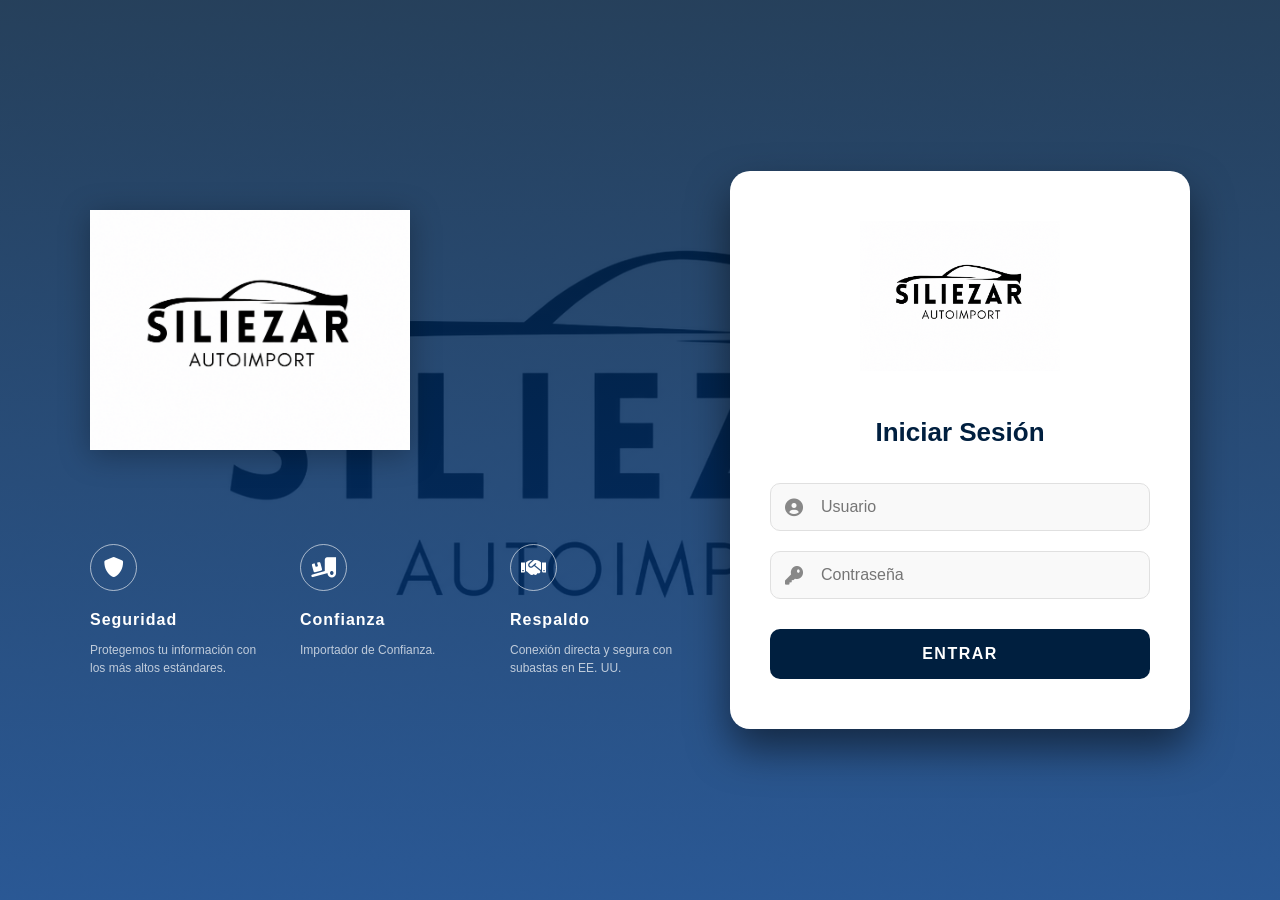
==== login.html @ 9f619083 "Add files via upload" ====
<!DOCTYPE html>
<html lang="es">
<head>
    <meta charset="UTF-8">
    <meta name="viewport" content="width=device-width, initial-scale=1.0">
    <title>Acceso | Pablo Siliezar</title>
    <link rel="stylesheet" href="https://cdnjs.cloudflare.com/ajax/libs/font-awesome/6.0.0/css/all.min.css">
    <style>
        :root {
            --primary: #053b82;
            --secondary: #001f3f;
            --accent: #27ae60; 
        }

        body, html {
            margin: 0;
            padding: 0;
            height: 100%;
            font-family: 'Segoe UI', Tahoma, Geneva, Verdana, sans-serif;
            overflow: hidden;
        }

        body {
            background: linear-gradient(rgba(0, 31, 63, 0.85), rgba(5, 59, 130, 0.85)), 
                        url('imagenes/fondo.png'); 
            background-size: cover;
            background-position: center;
            display: flex;
            justify-content: center;
            align-items: center;
        }

        /* --- Pantalla de Bienvenida Animada --- */
        #loader {
            display: none;
            text-align: center;
            color: white;
            z-index: 100;
            animation: fadeIn 0.6s ease-in-out;
        }

        .welcome-logo {
            width: 300px;
            margin-bottom: 30px;
            filter: drop-shadow(0 5px 15px rgba(0,0,0,0.3));
            animation: pulse 2s infinite;
        }

        .spinner {
            width: 50px;
            height: 50px;
            border: 5px solid rgba(255,255,255,0.1);
            border-top: 5px solid var(--accent);
            border-radius: 50%;
            animation: spin 1s linear infinite;
            margin: 0 auto 20px;
        }

        @keyframes spin { to { transform: rotate(360deg); } }
        @keyframes fadeIn { from { opacity: 0; } to { opacity: 1; } }
        @keyframes pulse {
            0% { transform: scale(1); }
            50% { transform: scale(1.05); }
            100% { transform: scale(1); }
        }

        /* --- Estructura Principal --- */
        .main-wrapper {
            width: 90%;
            max-width: 1100px;
            display: flex;
            align-items: center;
            justify-content: space-around;
            transition: opacity 0.5s ease, transform 0.5s ease;
        }

        .info-section {
            flex: 1;
            color: white;
            padding-right: 40px;
        }

        .info-section .big-logo {
            width: 320px;
            margin-bottom: 30px;
            filter: drop-shadow(0 5px 15px rgba(0,0,0,0.3));
        }

        .features {
            display: flex;
            gap: 30px;
            margin-top: 60px;
        }

        .feature-item { flex: 1; }
        .feature-item i {
            font-size: 20px;
            margin-bottom: 15px;
            display: inline-block;
            border: 1px solid rgba(255,255,255,0.6);
            width: 45px; height: 45px;
            line-height: 45px; text-align: center;
            border-radius: 50%;
        }

        .feature-item h4 { margin: 5px 0; font-size: 16px; letter-spacing: 1px; }
        .feature-item p { font-size: 12px; opacity: 0.7; line-height: 1.5; }

        .login-card {
            background: white;
            padding: 50px 40px;
            border-radius: 20px;
            box-shadow: 0 20px 40px rgba(0,0,0,0.5);
            width: 100%;
            max-width: 380px;
            text-align: center;
        }

        .login-card img { width: 200px; margin-bottom: 20px; }
        .login-card h2 { color: var(--secondary); font-size: 26px; margin-bottom: 35px; font-weight: 600; }

        .input-group { position: relative; margin-bottom: 20px; }
        .input-group i {
            position: absolute; left: 15px; top: 50%;
            transform: translateY(-50%); color: #888; font-size: 18px;
        }

        input {
            width: 100%;
            padding: 14px 15px 14px 50px;
            border: 1px solid #e0e0e0;
            border-radius: 10px;
            box-sizing: border-box;
            font-size: 16px;
            background: #f9f9f9;
            transition: all 0.3s;
        }

        input:focus { 
            border-color: var(--primary); 
            background: white;
            box-shadow: 0 0 8px rgba(5, 59, 130, 0.1);
            outline: none; 
        }

        button {
            width: 100%;
            padding: 16px;
            background: var(--secondary);
            color: white;
            border: none;
            border-radius: 10px;
            font-size: 16px;
            font-weight: bold;
            cursor: pointer;
            margin-top: 10px;
            transition: 0.3s;
            text-transform: uppercase;
            letter-spacing: 1.5px;
        }

        button:hover { 
            background: var(--primary); 
            transform: translateY(-2px);
            box-shadow: 0 5px 15px rgba(0,0,0,0.2);
        }

        @media (max-width: 900px) {
            .info-section { display: none; }
            .main-wrapper { justify-content: center; }
        }
    </style>
</head>
<body>

    <!-- Pantalla de Bienvenida (Se activa al validar) -->
    <div id="loader">
        <img src="imagenes/logo.png" alt="Pablo Siliezar" class="welcome-logo">
        <div class="spinner"></div>
        <p style="font-size: 18px; letter-spacing: 1px; opacity: 0.8;">Iniciando sistema...</p>
        <h2 style="color: var(--accent); margin-top: 10px; font-size: 28px;">¡Bienvenido, Pablo Siliezar</h2>
    </div>

    <!-- Sección de Login -->
    <div id="login-section" class="main-wrapper">
        <div class="info-section">
            <img src="imagenes/logo.png" alt="Pablo" class="big-logo">
            <div class="features">
                <div class="feature-item">
                    <i class="fas fa-shield-alt"></i>
                    <h4>Seguridad</h4>
                    <p>Protegemos tu información con los más altos estándares.</p>
                </div>
                <div class="feature-item">
                    <i class="fas fa-truck-loading"></i>
                    <h4>Confianza</h4>
                    <p>Importador de Confianza.</p>
                </div>
                <div class="feature-item">
                    <i class="fas fa-handshake"></i>
                    <h4>Respaldo</h4>
                    <p>Conexión directa y segura con subastas en EE. UU.</p>
                </div>
            </div>
        </div>

        <div class="login-card">
            <img src="imagenes/logo.png" alt="Pablo">
            <h2>Iniciar Sesión</h2>
            <div class="input-group">
                <i class="fas fa-user-circle"></i>
                <input type="text" id="userInput" placeholder="Usuario">
            </div>
            <div class="input-group">
                <i class="fas fa-key"></i>
                <input type="password" id="passInput" placeholder="Contraseña">
            </div>
            <button onclick="validarEntrada()">Entrar</button>
        </div>
    </div>

    <script>
        function validarEntrada() {
            const u = document.getElementById("userInput").value.trim();
            const p = document.getElementById("passInput").value.trim();

            if (u === "admin" && p === "admin") {
                const loginSection = document.getElementById("login-section");
                const loader = document.getElementById("loader");

                // Animación de salida del formulario
                loginSection.style.opacity = "0";
                loginSection.style.transform = "translateY(-20px)";
                
                setTimeout(() => {
                    loginSection.style.display = "none";
                    loader.style.display = "block";
                }, 500);

                sessionStorage.setItem("login", "true");
                
                
                setTimeout(() => {
                    window.location.href = "index.html";
                }, 3000); 
            } else {
                alert("Acceso denegado. Por favor verifique sus credenciales.");
            }
        }

        window.onload = function() {
            if (sessionStorage.getItem("login") === "true") {
                window.location.href = "index.html";
            }
        }
    </script>
</body>
</html>
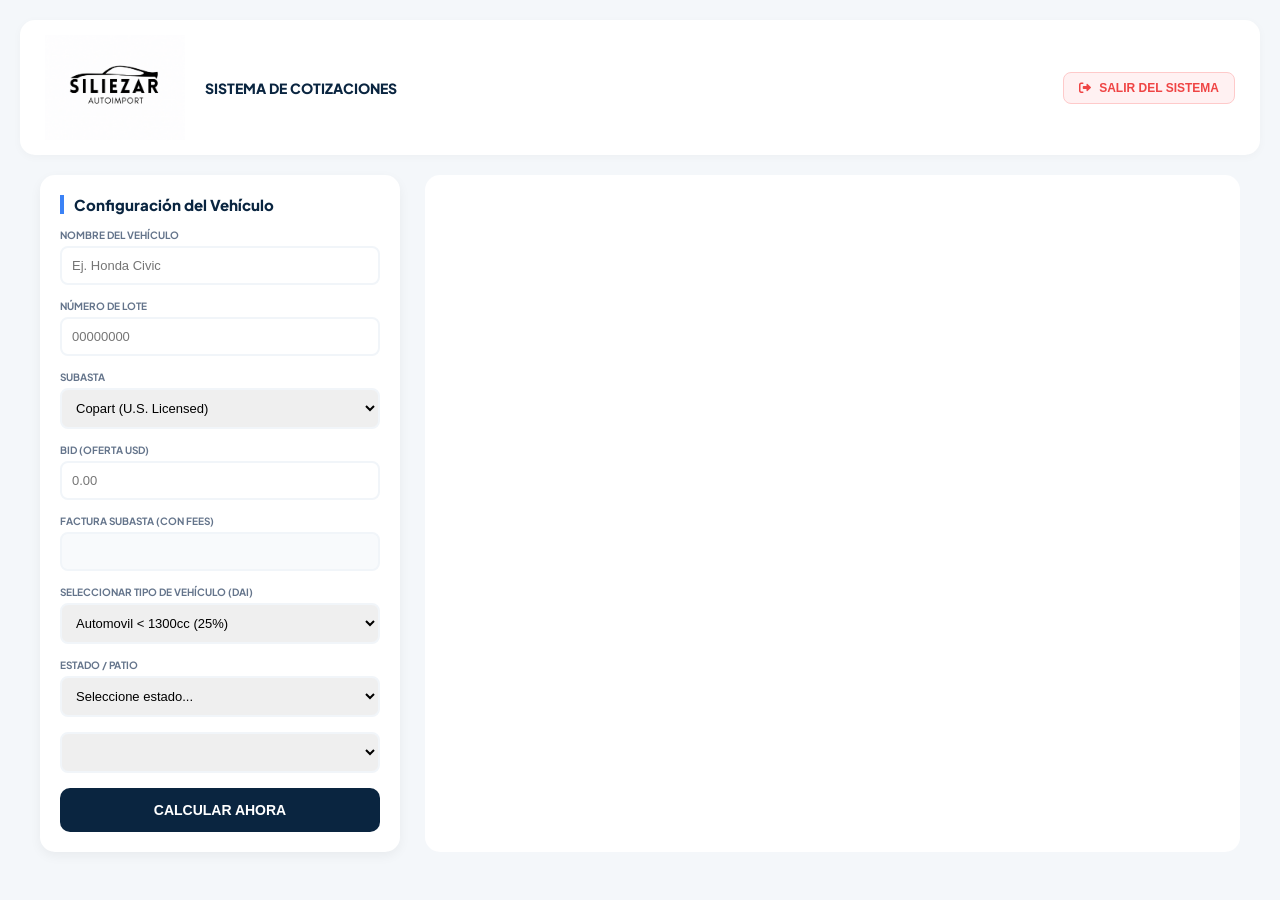
==== commit 65f26811: "Update login.html" ====
--- a/login.html
+++ b/login.html
@@ -1,258 +1,326 @@
-<!DOCTYPE html>
-<html lang="es">
-<head>
-    <meta charset="UTF-8">
-    <meta name="viewport" content="width=device-width, initial-scale=1.0">
-    <title>Acceso | Pablo Siliezar</title>
-    <link rel="stylesheet" href="https://cdnjs.cloudflare.com/ajax/libs/font-awesome/6.0.0/css/all.min.css">
-    <style>
-        :root {
-            --primary: #053b82;
-            --secondary: #001f3f;
-            --accent: #27ae60; 
-        }
-
-        body, html {
-            margin: 0;
-            padding: 0;
-            height: 100%;
-            font-family: 'Segoe UI', Tahoma, Geneva, Verdana, sans-serif;
-            overflow: hidden;
-        }
-
-        body {
-            background: linear-gradient(rgba(0, 31, 63, 0.85), rgba(5, 59, 130, 0.85)), 
-                        url('imagenes/fondo.png'); 
-            background-size: cover;
-            background-position: center;
-            display: flex;
-            justify-content: center;
-            align-items: center;
-        }
-
-        /* --- Pantalla de Bienvenida Animada --- */
-        #loader {
-            display: none;
-            text-align: center;
-            color: white;
-            z-index: 100;
-            animation: fadeIn 0.6s ease-in-out;
-        }
-
-        .welcome-logo {
-            width: 300px;
-            margin-bottom: 30px;
-            filter: drop-shadow(0 5px 15px rgba(0,0,0,0.3));
-            animation: pulse 2s infinite;
-        }
-
-        .spinner {
-            width: 50px;
-            height: 50px;
-            border: 5px solid rgba(255,255,255,0.1);
-            border-top: 5px solid var(--accent);
-            border-radius: 50%;
-            animation: spin 1s linear infinite;
-            margin: 0 auto 20px;
-        }
-
-        @keyframes spin { to { transform: rotate(360deg); } }
-        @keyframes fadeIn { from { opacity: 0; } to { opacity: 1; } }
-        @keyframes pulse {
-            0% { transform: scale(1); }
-            50% { transform: scale(1.05); }
-            100% { transform: scale(1); }
-        }
-
-        /* --- Estructura Principal --- */
-        .main-wrapper {
-            width: 90%;
-            max-width: 1100px;
-            display: flex;
-            align-items: center;
-            justify-content: space-around;
-            transition: opacity 0.5s ease, transform 0.5s ease;
-        }
-
-        .info-section {
-            flex: 1;
-            color: white;
-            padding-right: 40px;
-        }
-
-        .info-section .big-logo {
-            width: 320px;
-            margin-bottom: 30px;
-            filter: drop-shadow(0 5px 15px rgba(0,0,0,0.3));
-        }
-
-        .features {
-            display: flex;
-            gap: 30px;
-            margin-top: 60px;
-        }
-
-        .feature-item { flex: 1; }
-        .feature-item i {
-            font-size: 20px;
-            margin-bottom: 15px;
-            display: inline-block;
-            border: 1px solid rgba(255,255,255,0.6);
-            width: 45px; height: 45px;
-            line-height: 45px; text-align: center;
-            border-radius: 50%;
-        }
-
-        .feature-item h4 { margin: 5px 0; font-size: 16px; letter-spacing: 1px; }
-        .feature-item p { font-size: 12px; opacity: 0.7; line-height: 1.5; }
-
-        .login-card {
-            background: white;
-            padding: 50px 40px;
-            border-radius: 20px;
-            box-shadow: 0 20px 40px rgba(0,0,0,0.5);
-            width: 100%;
-            max-width: 380px;
-            text-align: center;
-        }
-
-        .login-card img { width: 200px; margin-bottom: 20px; }
-        .login-card h2 { color: var(--secondary); font-size: 26px; margin-bottom: 35px; font-weight: 600; }
-
-        .input-group { position: relative; margin-bottom: 20px; }
-        .input-group i {
-            position: absolute; left: 15px; top: 50%;
-            transform: translateY(-50%); color: #888; font-size: 18px;
-        }
-
-        input {
-            width: 100%;
-            padding: 14px 15px 14px 50px;
-            border: 1px solid #e0e0e0;
-            border-radius: 10px;
-            box-sizing: border-box;
-            font-size: 16px;
-            background: #f9f9f9;
-            transition: all 0.3s;
-        }
-
-        input:focus { 
-            border-color: var(--primary); 
-            background: white;
-            box-shadow: 0 0 8px rgba(5, 59, 130, 0.1);
-            outline: none; 
-        }
-
-        button {
-            width: 100%;
-            padding: 16px;
-            background: var(--secondary);
-            color: white;
-            border: none;
-            border-radius: 10px;
-            font-size: 16px;
-            font-weight: bold;
-            cursor: pointer;
-            margin-top: 10px;
-            transition: 0.3s;
-            text-transform: uppercase;
-            letter-spacing: 1.5px;
-        }
-
-        button:hover { 
-            background: var(--primary); 
-            transform: translateY(-2px);
-            box-shadow: 0 5px 15px rgba(0,0,0,0.2);
-        }
-
-        @media (max-width: 900px) {
-            .info-section { display: none; }
-            .main-wrapper { justify-content: center; }
-        }
-    </style>
-</head>
-<body>
-
-    <!-- Pantalla de Bienvenida (Se activa al validar) -->
-    <div id="loader">
-        <img src="imagenes/logo.png" alt="Pablo Siliezar" class="welcome-logo">
-        <div class="spinner"></div>
-        <p style="font-size: 18px; letter-spacing: 1px; opacity: 0.8;">Iniciando sistema...</p>
-        <h2 style="color: var(--accent); margin-top: 10px; font-size: 28px;">¡Bienvenido, Pablo Siliezar</h2>
-    </div>
-
-    <!-- Sección de Login -->
-    <div id="login-section" class="main-wrapper">
-        <div class="info-section">
-            <img src="imagenes/logo.png" alt="Pablo" class="big-logo">
-            <div class="features">
-                <div class="feature-item">
-                    <i class="fas fa-shield-alt"></i>
-                    <h4>Seguridad</h4>
-                    <p>Protegemos tu información con los más altos estándares.</p>
+    <!DOCTYPE html>
+    <html lang="es">
+    <head>
+        <meta charset="UTF-8">
+        <meta name="viewport" content="width=device-width, initial-scale=1.0">
+        <title>Siliezar AutoImport | Sistema Pro</title>
+        <link rel="stylesheet" href="https://cdnjs.cloudflare.com/ajax/libs/font-awesome/6.0.0/css/all.min.css">
+        <link href="https://fonts.googleapis.com/css2?family=Plus+Jakarta+Sans:wght@400;600;700;800&display=swap" rel="stylesheet">
+        
+        <style>
+            :root {
+                --blue-larios: #0f4c81;
+                --blue-dark: #0a2540;
+                --accent: #3b82f6;
+                --success: #2ecc71;
+                --danger: #ef4444;
+                --text-main: #1e293b;
+                --bg-light: #f4f7fa;
+            }
+
+            /* Animación de salida */
+            .fade-out {
+                opacity: 0;
+                transition: opacity 0.5s ease;
+                pointer-events: none;
+            }
+
+            body {
+                font-family: 'Plus Jakarta Sans', sans-serif;
+                background-color: var(--bg-light);
+                color: var(--text-main);
+                margin: 0; padding: 20px; font-size: 13px;
+                opacity: 1;
+                transition: opacity 0.4s ease;
+            }
+
+            header {
+                display: flex; justify-content: space-between; align-items: center;
+                max-width: 1200px; margin: 0 auto 20px;
+                background: white; padding: 15px 25px; border-radius: 15px;
+                box-shadow: 0 2px 10px rgba(0,0,0,0.03);
+            }
+            
+            .header-left { display: flex; align-items: center; gap: 20px; }
+            .logo-img { width: 140px; }
+
+            .btn-logout {
+                background: #fff1f2; color: var(--danger); border: 1px solid #fecaca;
+                padding: 8px 15px; border-radius: 8px; font-weight: 700;
+                cursor: pointer; display: flex; align-items: center; gap: 8px;
+                transition: all 0.3s; font-size: 12px;
+            }
+            .btn-logout:hover { background: var(--danger); color: white; transform: translateY(-1px); }
+
+            .main-layout {
+                display: grid; grid-template-columns: 360px 1fr; gap: 25px;
+                max-width: 1200px; margin: 0 auto;
+            }
+
+            .card {
+                background: white; padding: 20px; border-radius: 15px;
+                box-shadow: 0 4px 12px rgba(0,0,0,0.05);
+            }
+
+            .card-title {
+                font-size: 15px; font-weight: 800; margin-bottom: 15px;
+                color: var(--blue-dark); border-left: 4px solid var(--accent); padding-left: 10px;
+            }
+
+            label { font-weight: 700; font-size: 10px; color: #64748b; text-transform: uppercase; display: block; margin-bottom: 5px; }
+            input, select {
+                width: 100%; padding: 10px; margin-bottom: 15px;
+                border: 2px solid #f1f5f9; border-radius: 8px; font-size: 13px;
+                box-sizing: border-box; transition: 0.3s;
+            }
+
+            .btn-calc {
+                width: 100%; background: var(--blue-dark); color: white; border: none;
+                padding: 14px; border-radius: 10px; font-weight: 700; cursor: pointer; font-size: 14px;
+            }
+
+            .btn-pdf {
+                width: 100%; background: white; border: 2px solid var(--accent);
+                color: var(--accent); padding: 12px; border-radius: 10px;
+                margin-top: 10px; font-weight: 700; display: none; cursor: pointer;
+            }
+
+            /* DISEÑO REPORTE PDF */
+            #area-impresion { background: white; padding: 30px; border-radius: 15px; min-height: 600px; }
+            .report-header { display: none; border-bottom: 2px solid var(--blue-dark); padding-bottom: 15px; margin-bottom: 20px; }
+            
+            .meta-grid {
+                display: none; grid-template-columns: repeat(3, 1fr);
+                background: #f8fafc; padding: 15px; border-radius: 10px;
+                border: 1px solid #e2e8f0; margin-bottom: 20px;
+            }
+            .meta-item b { font-size: 9px; color: #64748b; text-transform: uppercase; display: block; }
+            .meta-item span { font-weight: 700; color: var(--blue-dark); font-size: 14px; }
+
+            .result-container { display: flex; gap: 20px; }
+
+            .opt-card {
+                flex: 1; border: 1px solid #e2e8f0; border-radius: 15px;
+                overflow: hidden; background: white; display: flex; flex-direction: column;
+            }
+            .opt-header { background: var(--blue-dark); color: white; text-align: center; padding: 10px; font-weight: 800; font-size: 11px; }
+            .opt-header.blue { background: var(--blue-larios); }
+
+            .opt-cif { text-align: center; padding: 15px 5px; border-bottom: 1px solid #f1f5f9; }
+            .opt-cif b { font-size: 26px; color: var(--blue-dark); display: block; margin-top: 5px; }
+
+            .cat-tag { 
+                font-size: 10px; font-weight: 800; color: #64748b; padding: 8px 15px; 
+                background: #f1f5f9; text-transform: uppercase; display: flex; align-items: center; gap: 8px;
+            }
+            .item-row { display: flex; justify-content: space-between; padding: 6px 15px; border-bottom: 1px solid #f8fafc; font-size: 12px; }
+
+            .total-section { 
+                background: #f8fafc; padding: 20px 10px; text-align: center; margin-top: auto;
+                border-top: 1px dashed #cbd5e1;
+            }
+            .total-value { color: var(--success); font-size: 32px; font-weight: 800; margin: 0; }
+
+            .disclaimer { display: none; font-size: 10px; color: #64748b; text-align: center; margin-top: 25px; border-top: 1px solid #e2e8f0; padding-top: 15px; }
+
+            @media print {
+                header, .ui-input-section, .btn-pdf { display: none !important; }
+                body { padding: 0; background: white !important; }
+                .main-layout { display: block !important; }
+                #area-impresion { padding: 0; border-radius: 0; box-shadow: none; }
+                .report-header, .meta-grid, .disclaimer { display: grid !important; }
+                .report-header { display: flex !important; justify-content: space-between; align-items: center; }
+                .result-container { display: flex !important; flex-direction: row !important; gap: 15px; }
+                .opt-card { border: 1px solid #cbd5e1 !important; height: auto !important; }
+                .total-section { background: #f8fafc !important; -webkit-print-color-adjust: exact; }
+            }
+        </style>
+    </head>
+    <body>
+
+        <header id="main-header">
+            <div class="header-left">
+                <img src="imagenes/logo.png" class="logo-img">
+                <div style="font-weight: 800; color: var(--blue-dark); font-size: 14px;">SISTEMA DE COTIZACIONES</div>
+            </div>
+            <button class="btn-logout" onclick="cerrarSesion()">
+                <i class="fas fa-sign-out-alt"></i> SALIR DEL SISTEMA
+            </button>
+        </header>
+
+        <div class="main-layout" id="main-content">
+            <div class="ui-input-section">
+                <div class="card">
+                    <div class="card-title">Configuración del Vehículo</div>
+                    
+                    <label>Nombre del Vehículo</label>
+                    <input type="text" id="vehiculo" placeholder="Ej. Honda Civic">
+
+                    <label>Número de Lote</label>
+                    <input type="text" id="lote" placeholder="00000000">
+
+                    <label>Subasta</label>
+                    <select id="casa_subasta" onchange="calcularFacturaAutomatica()">
+                        <option value="iaai">IAAI</option>
+                        <option value="copart" selected>Copart (U.S. Licensed)</option>
+                    </select>
+
+                    <label>Bid (Oferta USD)</label>
+                    <input type="number" id="bid_subasta" oninput="calcularFacturaAutomatica()" placeholder="0.00">
+
+                    <label>Factura Subasta (Con Fees)</label>
+                    <input type="number" id="factura" readonly style="background: #f8fafc; font-weight: 700; color: var(--accent);">
+
+                    <label>Seleccionar Tipo de Vehículo (DAI)</label>
+                    <select id="tipo_dai">
+                        <option value="0.25">Automovil < 1300cc (25%)</option>
+                        <option value="0.25">Automovil > 1300cc (25%)</option>
+                        <option value="0.30">Automovil > 2000cc (30%)</option>
+                        <option value="0.30">Automovil > 2000cc AWD (30%)</option>
+                        <option value="0.05">Pickups (5%)</option>
+                        <option value="0.30">Vehiculo 4x4 (30%)</option>
+                        <option value="0.01">Camiones 4-20T (1%)</option>
+                        <option value="0.15">Moto < 250cc (15%)</option>
+                        <option value="0.15">Moto > 250cc (15%)</option>
+                    </select>
+
+                    <label>Estado / Patio</label>
+                    <select id="estado" onchange="cargarPatios()"><option value="">Seleccione estado...</option></select>
+                    <select id="patio"></select>
+
+                    <button class="btn-calc" onclick="generarReporte()">CALCULAR AHORA</button>
+                    <button id="btnPdf" class="btn-pdf" onclick="window.print()">
+                        <i class="fas fa-file-pdf"></i> GENERAR PDF
+                    </button>
                 </div>
-                <div class="feature-item">
-                    <i class="fas fa-truck-loading"></i>
-                    <h4>Confianza</h4>
-                    <p>Importador de Confianza.</p>
+            </div>
+
+            <div id="area-impresion">
+                <div class="report-header">
+                    <div>
+                        <h2 style="margin:0; color:var(--blue-dark);">PRESUPUESTO DE IMPORTACIÓN</h2>
+                        <span style="color:var(--accent); font-weight:800;">Siliezar AutoImport El Salvador</span>
+                    </div>
+                    <img src="imagenes/logo.png" style="width:120px;">
                 </div>
-                <div class="feature-item">
-                    <i class="fas fa-handshake"></i>
-                    <h4>Respaldo</h4>
-                    <p>Conexión directa y segura con subastas en EE. UU.</p>
+
+                <div id="meta-info" class="meta-grid">
+                    <div class="meta-item"><b>Vehículo</b><span id="res-vehiculo"></span></div>
+                    <div class="meta-item"><b>Lote</b><span id="res-lote"></span></div>
+                    <div class="meta-item"><b>Fecha</b><span id="res-fecha"></span></div>
+                </div>
+
+                <div id="pdf-columnas" class="result-container"></div>
+
+                <div id="disclaimer-text" class="disclaimer">
+                    * Los cálculos son proyecciones basadas en su imagen de referencia (DAI corregido).
                 </div>
             </div>
         </div>
 
-        <div class="login-card">
-            <img src="imagenes/logo.png" alt="Pablo">
-            <h2>Iniciar Sesión</h2>
-            <div class="input-group">
-                <i class="fas fa-user-circle"></i>
-                <input type="text" id="userInput" placeholder="Usuario">
-            </div>
-            <div class="input-group">
-                <i class="fas fa-key"></i>
-                <input type="password" id="passInput" placeholder="Contraseña">
-            </div>
-            <button onclick="validarEntrada()">Entrar</button>
-        </div>
-    </div>
-
-    <script>
-        function validarEntrada() {
-            const u = document.getElementById("userInput").value.trim();
-            const p = document.getElementById("passInput").value.trim();
-
-            if (u === "admin" && p === "admin") {
-                const loginSection = document.getElementById("login-section");
-                const loader = document.getElementById("loader");
-
-                // Animación de salida del formulario
-                loginSection.style.opacity = "0";
-                loginSection.style.transform = "translateY(-20px)";
+        <script src="iaa.js"></script>
+        <script src="copart.js"></script>
+        <script src="matus.js"></script>
+        <script src="ptp.js"></script>
+
+        <script>
+            // Función de salida rápida con animación
+            function cerrarSesion() {
+                // 1. Efecto visual de desvanecimiento
+                document.body.classList.add('fade-out');
+
+                // 2. Limpieza de datos
+                localStorage.clear();
+                sessionStorage.clear();
+
+                // 3. Redirección tras la animación (500ms)
+                setTimeout(() => {
+                    window.location.href = "login.html"; 
+                }, 500);
+            }
+
+            function calcularFacturaAutomatica() {
+                const bidVal = parseFloat(document.getElementById("bid_subasta").value);
+                const casa = document.getElementById("casa_subasta").value;
+                const inputFactura = document.getElementById("factura");
+                if (!isNaN(bidVal) && bidVal > 0) {
+                    let fees = (casa === "iaai") ? calcularFeesIAA(bidVal) : calcularFeesCopart(bidVal);
+                    inputFactura.value = (bidVal + fees).toFixed(2);
+                } else { inputFactura.value = ""; }
+            }
+
+            window.onload = function() {
+                const sEstado = document.getElementById("estado");
+                if (typeof gruasMatus !== 'undefined') {
+                    Object.keys(gruasMatus).sort().forEach(est => {
+                        const opt = document.createElement("option");
+                        opt.value = est; opt.textContent = est.replace(/_/g, " ");
+                        sEstado.appendChild(opt);
+                    });
+                }
+            };
+
+            function cargarPatios() {
+                const est = document.getElementById("estado").value;
+                const sPatio = document.getElementById("patio");
+                sPatio.innerHTML = "";
+                if (gruasMatus[est]) {
+                    gruasMatus[est].forEach(p => {
+                        const opt = document.createElement("option");
+                        opt.value = p.precio; opt.textContent = p.ciudad;
+                        sPatio.appendChild(opt);
+                    });
+                }
+            }
+
+            function generarReporte() {
+                const facturaVal = parseFloat(document.getElementById("factura").value) || 0;
+                const gruaVal = parseFloat(document.getElementById("patio").value) || 0;
+                const daiPorc = parseFloat(document.getElementById("tipo_dai").value);
                 
-                setTimeout(() => {
-                    loginSection.style.display = "none";
-                    loader.style.display = "block";
-                }, 500);
-
-                sessionStorage.setItem("login", "true");
-                
-                
-                setTimeout(() => {
-                    window.location.href = "index.html";
-                }, 3000); 
-            } else {
-                alert("Acceso denegado. Por favor verifique sus credenciales.");
-            }
-        }
-
-        window.onload = function() {
-            if (sessionStorage.getItem("login") === "true") {
-                window.location.href = "index.html";
-            }
-        }
-    </script>
-</body>
-</html>+                if (facturaVal <= 0) return alert("Ingrese el BID.");
+
+                const flete = 955.00;
+                const tramitador = 100.00;
+                const docBL = 20.00;
+                const pagoPuerto = 43.00;
+
+                const valorCIF = facturaVal + flete + gruaVal; 
+                const dai = valorCIF * daiPorc;
+                const iva = (valorCIF + dai) * 0.13;
+                const matricula = valorCIF * 0.057;
+                const totalFinal = valorCIF + dai + iva + matricula + tramitador + docBL + pagoPuerto;
+
+                document.getElementById("res-vehiculo").textContent = document.getElementById("vehiculo").value || "Vehículo";
+                document.getElementById("res-lote").textContent = document.getElementById("lote").value || "N/A";
+                document.getElementById("res-fecha").textContent = new Date().toLocaleDateString();
+                document.getElementById("meta-info").style.display = "grid";
+
+                const crearTarjeta = (titulo, color, rec) => `
+                    <div class="opt-card">
+                        <div class="opt-header ${color}">${titulo} ${rec ? '★ RECOMENDADO' : ''}</div>
+                        <div class="opt-cif"><span>VALOR CIF ADUANA:</span><b>$${valorCIF.toLocaleString(undefined,{minimumFractionDigits:2})}</b></div>
+                        <div class="cat-tag"><i class="fas fa-truck"></i> LOGÍSTICA</div>
+                        <div class="item-row"><span>Flete Marítimo:</span><b>$${flete.toFixed(2)}</b></div>
+                        <div class="item-row"><span>Grúa Interna:</span><b>$${gruaVal.toFixed(2)}</b></div>
+                        <div class="cat-tag"><i class="fas fa-university"></i> IMPUESTOS ADUANA</div>
+                        <div class="item-row"><span>DAI (${(daiPorc*100).toFixed(0)}%):</span><b>$${dai.toFixed(2)}</b></div>
+                        <div class="item-row"><span>IVA (13%):</span><b>$${iva.toFixed(2)}</b></div>
+                        <div class="item-row"><span>Matrícula (5.7%):</span><b>$${matricula.toFixed(2)}</b></div>
+                        <div class="cat-tag"><i class="fas fa-wallet"></i> OTROS GASTOS</div>
+                        <div class="item-row"><span>Tramitador:</span><b>$${tramitador.toFixed(2)}</b></div>
+                        <div class="item-row"><span>Documentación BL:</span><b>$${docBL.toFixed(2)}</b></div>
+                        <div class="item-row"><span>Pago Puerto (PE):</span><b>$${pagoPuerto.toFixed(2)}</b></div>
+                        <div class="total-section">
+                            <span style="font-size:9px; font-weight:800; color:#64748b;">TOTAL PUESTO EN ADUANA</span>
+                            <h2 class="total-value">$${totalFinal.toLocaleString(undefined,{minimumFractionDigits:2})}</h2>
+                        </div>
+                    </div>`;
+
+                document.getElementById("pdf-columnas").innerHTML = crearTarjeta("OPCIÓN A", "", true) + crearTarjeta("OPCIÓN B", "blue", false);
+                document.getElementById("btnPdf").style.display = "block";
+                document.getElementById("disclaimer-text").style.display = "block";
+            }
+        </script>
+    </body>
+    </html>
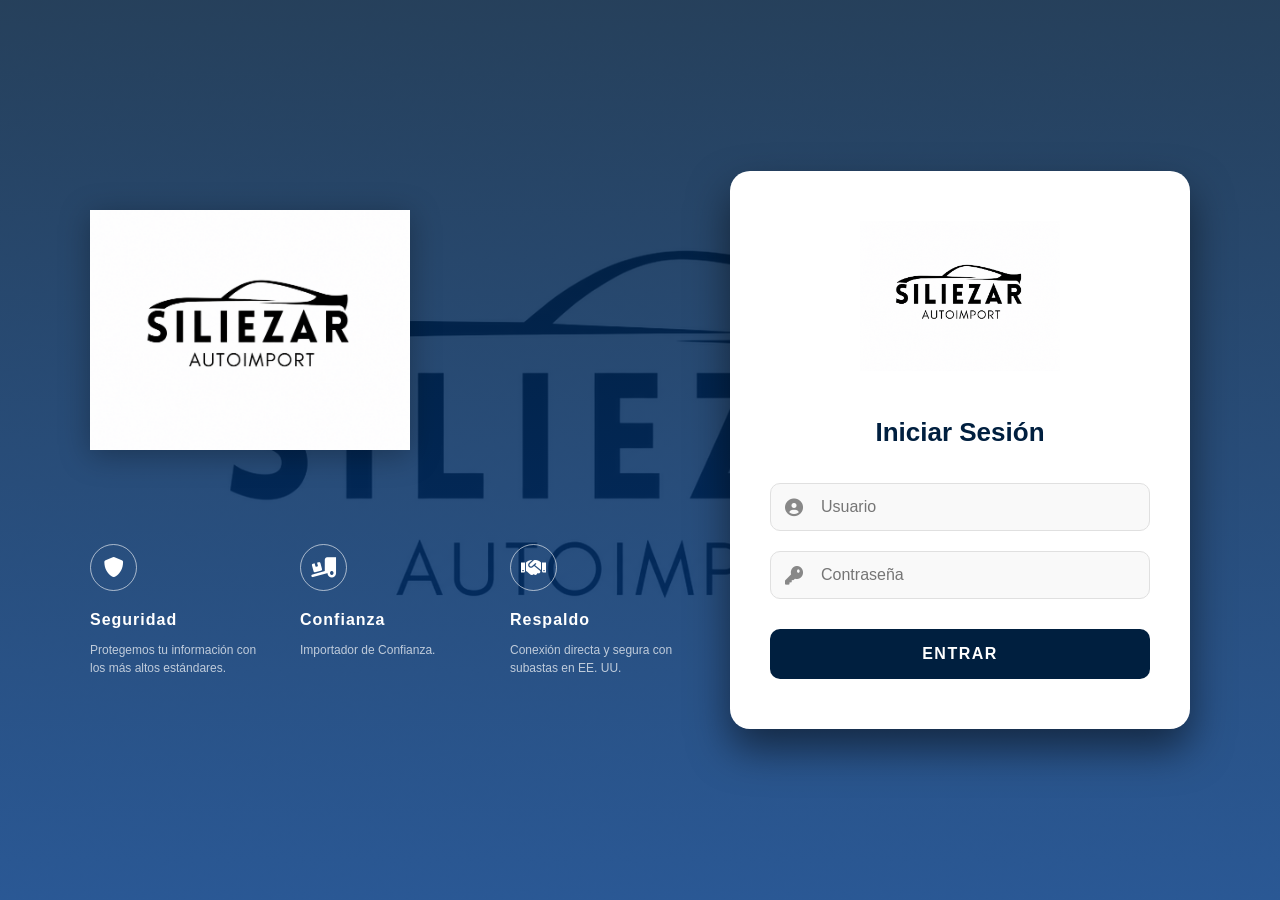
==== commit c26e4b64: "Add files via upload" ====
--- a/login.html
+++ b/login.html
@@ -1,326 +1,258 @@
-    <!DOCTYPE html>
-    <html lang="es">
-    <head>
-        <meta charset="UTF-8">
-        <meta name="viewport" content="width=device-width, initial-scale=1.0">
-        <title>Siliezar AutoImport | Sistema Pro</title>
-        <link rel="stylesheet" href="https://cdnjs.cloudflare.com/ajax/libs/font-awesome/6.0.0/css/all.min.css">
-        <link href="https://fonts.googleapis.com/css2?family=Plus+Jakarta+Sans:wght@400;600;700;800&display=swap" rel="stylesheet">
-        
-        <style>
-            :root {
-                --blue-larios: #0f4c81;
-                --blue-dark: #0a2540;
-                --accent: #3b82f6;
-                --success: #2ecc71;
-                --danger: #ef4444;
-                --text-main: #1e293b;
-                --bg-light: #f4f7fa;
-            }
-
-            /* Animación de salida */
-            .fade-out {
-                opacity: 0;
-                transition: opacity 0.5s ease;
-                pointer-events: none;
-            }
-
-            body {
-                font-family: 'Plus Jakarta Sans', sans-serif;
-                background-color: var(--bg-light);
-                color: var(--text-main);
-                margin: 0; padding: 20px; font-size: 13px;
-                opacity: 1;
-                transition: opacity 0.4s ease;
-            }
-
-            header {
-                display: flex; justify-content: space-between; align-items: center;
-                max-width: 1200px; margin: 0 auto 20px;
-                background: white; padding: 15px 25px; border-radius: 15px;
-                box-shadow: 0 2px 10px rgba(0,0,0,0.03);
-            }
-            
-            .header-left { display: flex; align-items: center; gap: 20px; }
-            .logo-img { width: 140px; }
-
-            .btn-logout {
-                background: #fff1f2; color: var(--danger); border: 1px solid #fecaca;
-                padding: 8px 15px; border-radius: 8px; font-weight: 700;
-                cursor: pointer; display: flex; align-items: center; gap: 8px;
-                transition: all 0.3s; font-size: 12px;
-            }
-            .btn-logout:hover { background: var(--danger); color: white; transform: translateY(-1px); }
-
-            .main-layout {
-                display: grid; grid-template-columns: 360px 1fr; gap: 25px;
-                max-width: 1200px; margin: 0 auto;
-            }
-
-            .card {
-                background: white; padding: 20px; border-radius: 15px;
-                box-shadow: 0 4px 12px rgba(0,0,0,0.05);
-            }
-
-            .card-title {
-                font-size: 15px; font-weight: 800; margin-bottom: 15px;
-                color: var(--blue-dark); border-left: 4px solid var(--accent); padding-left: 10px;
-            }
-
-            label { font-weight: 700; font-size: 10px; color: #64748b; text-transform: uppercase; display: block; margin-bottom: 5px; }
-            input, select {
-                width: 100%; padding: 10px; margin-bottom: 15px;
-                border: 2px solid #f1f5f9; border-radius: 8px; font-size: 13px;
-                box-sizing: border-box; transition: 0.3s;
-            }
-
-            .btn-calc {
-                width: 100%; background: var(--blue-dark); color: white; border: none;
-                padding: 14px; border-radius: 10px; font-weight: 700; cursor: pointer; font-size: 14px;
-            }
-
-            .btn-pdf {
-                width: 100%; background: white; border: 2px solid var(--accent);
-                color: var(--accent); padding: 12px; border-radius: 10px;
-                margin-top: 10px; font-weight: 700; display: none; cursor: pointer;
-            }
-
-            /* DISEÑO REPORTE PDF */
-            #area-impresion { background: white; padding: 30px; border-radius: 15px; min-height: 600px; }
-            .report-header { display: none; border-bottom: 2px solid var(--blue-dark); padding-bottom: 15px; margin-bottom: 20px; }
-            
-            .meta-grid {
-                display: none; grid-template-columns: repeat(3, 1fr);
-                background: #f8fafc; padding: 15px; border-radius: 10px;
-                border: 1px solid #e2e8f0; margin-bottom: 20px;
-            }
-            .meta-item b { font-size: 9px; color: #64748b; text-transform: uppercase; display: block; }
-            .meta-item span { font-weight: 700; color: var(--blue-dark); font-size: 14px; }
-
-            .result-container { display: flex; gap: 20px; }
-
-            .opt-card {
-                flex: 1; border: 1px solid #e2e8f0; border-radius: 15px;
-                overflow: hidden; background: white; display: flex; flex-direction: column;
-            }
-            .opt-header { background: var(--blue-dark); color: white; text-align: center; padding: 10px; font-weight: 800; font-size: 11px; }
-            .opt-header.blue { background: var(--blue-larios); }
-
-            .opt-cif { text-align: center; padding: 15px 5px; border-bottom: 1px solid #f1f5f9; }
-            .opt-cif b { font-size: 26px; color: var(--blue-dark); display: block; margin-top: 5px; }
-
-            .cat-tag { 
-                font-size: 10px; font-weight: 800; color: #64748b; padding: 8px 15px; 
-                background: #f1f5f9; text-transform: uppercase; display: flex; align-items: center; gap: 8px;
-            }
-            .item-row { display: flex; justify-content: space-between; padding: 6px 15px; border-bottom: 1px solid #f8fafc; font-size: 12px; }
-
-            .total-section { 
-                background: #f8fafc; padding: 20px 10px; text-align: center; margin-top: auto;
-                border-top: 1px dashed #cbd5e1;
-            }
-            .total-value { color: var(--success); font-size: 32px; font-weight: 800; margin: 0; }
-
-            .disclaimer { display: none; font-size: 10px; color: #64748b; text-align: center; margin-top: 25px; border-top: 1px solid #e2e8f0; padding-top: 15px; }
-
-            @media print {
-                header, .ui-input-section, .btn-pdf { display: none !important; }
-                body { padding: 0; background: white !important; }
-                .main-layout { display: block !important; }
-                #area-impresion { padding: 0; border-radius: 0; box-shadow: none; }
-                .report-header, .meta-grid, .disclaimer { display: grid !important; }
-                .report-header { display: flex !important; justify-content: space-between; align-items: center; }
-                .result-container { display: flex !important; flex-direction: row !important; gap: 15px; }
-                .opt-card { border: 1px solid #cbd5e1 !important; height: auto !important; }
-                .total-section { background: #f8fafc !important; -webkit-print-color-adjust: exact; }
-            }
-        </style>
-    </head>
-    <body>
-
-        <header id="main-header">
-            <div class="header-left">
-                <img src="imagenes/logo.png" class="logo-img">
-                <div style="font-weight: 800; color: var(--blue-dark); font-size: 14px;">SISTEMA DE COTIZACIONES</div>
-            </div>
-            <button class="btn-logout" onclick="cerrarSesion()">
-                <i class="fas fa-sign-out-alt"></i> SALIR DEL SISTEMA
-            </button>
-        </header>
-
-        <div class="main-layout" id="main-content">
-            <div class="ui-input-section">
-                <div class="card">
-                    <div class="card-title">Configuración del Vehículo</div>
-                    
-                    <label>Nombre del Vehículo</label>
-                    <input type="text" id="vehiculo" placeholder="Ej. Honda Civic">
-
-                    <label>Número de Lote</label>
-                    <input type="text" id="lote" placeholder="00000000">
-
-                    <label>Subasta</label>
-                    <select id="casa_subasta" onchange="calcularFacturaAutomatica()">
-                        <option value="iaai">IAAI</option>
-                        <option value="copart" selected>Copart (U.S. Licensed)</option>
-                    </select>
-
-                    <label>Bid (Oferta USD)</label>
-                    <input type="number" id="bid_subasta" oninput="calcularFacturaAutomatica()" placeholder="0.00">
-
-                    <label>Factura Subasta (Con Fees)</label>
-                    <input type="number" id="factura" readonly style="background: #f8fafc; font-weight: 700; color: var(--accent);">
-
-                    <label>Seleccionar Tipo de Vehículo (DAI)</label>
-                    <select id="tipo_dai">
-                        <option value="0.25">Automovil < 1300cc (25%)</option>
-                        <option value="0.25">Automovil > 1300cc (25%)</option>
-                        <option value="0.30">Automovil > 2000cc (30%)</option>
-                        <option value="0.30">Automovil > 2000cc AWD (30%)</option>
-                        <option value="0.05">Pickups (5%)</option>
-                        <option value="0.30">Vehiculo 4x4 (30%)</option>
-                        <option value="0.01">Camiones 4-20T (1%)</option>
-                        <option value="0.15">Moto < 250cc (15%)</option>
-                        <option value="0.15">Moto > 250cc (15%)</option>
-                    </select>
-
-                    <label>Estado / Patio</label>
-                    <select id="estado" onchange="cargarPatios()"><option value="">Seleccione estado...</option></select>
-                    <select id="patio"></select>
-
-                    <button class="btn-calc" onclick="generarReporte()">CALCULAR AHORA</button>
-                    <button id="btnPdf" class="btn-pdf" onclick="window.print()">
-                        <i class="fas fa-file-pdf"></i> GENERAR PDF
-                    </button>
+<!DOCTYPE html>
+<html lang="es">
+<head>
+    <meta charset="UTF-8">
+    <meta name="viewport" content="width=device-width, initial-scale=1.0">
+    <title>Acceso | Pablo Siliezar</title>
+    <link rel="stylesheet" href="https://cdnjs.cloudflare.com/ajax/libs/font-awesome/6.0.0/css/all.min.css">
+    <style>
+        :root {
+            --primary: #053b82;
+            --secondary: #001f3f;
+            --accent: #27ae60; 
+        }
+
+        body, html {
+            margin: 0;
+            padding: 0;
+            height: 100%;
+            font-family: 'Segoe UI', Tahoma, Geneva, Verdana, sans-serif;
+            overflow: hidden;
+        }
+
+        body {
+            background: linear-gradient(rgba(0, 31, 63, 0.85), rgba(5, 59, 130, 0.85)), 
+                        url('imagenes/fondo.png'); 
+            background-size: cover;
+            background-position: center;
+            display: flex;
+            justify-content: center;
+            align-items: center;
+        }
+
+        /* --- Pantalla de Bienvenida Animada --- */
+        #loader {
+            display: none;
+            text-align: center;
+            color: white;
+            z-index: 100;
+            animation: fadeIn 0.6s ease-in-out;
+        }
+
+        .welcome-logo {
+            width: 300px;
+            margin-bottom: 30px;
+            filter: drop-shadow(0 5px 15px rgba(0,0,0,0.3));
+            animation: pulse 2s infinite;
+        }
+
+        .spinner {
+            width: 50px;
+            height: 50px;
+            border: 5px solid rgba(255,255,255,0.1);
+            border-top: 5px solid var(--accent);
+            border-radius: 50%;
+            animation: spin 1s linear infinite;
+            margin: 0 auto 20px;
+        }
+
+        @keyframes spin { to { transform: rotate(360deg); } }
+        @keyframes fadeIn { from { opacity: 0; } to { opacity: 1; } }
+        @keyframes pulse {
+            0% { transform: scale(1); }
+            50% { transform: scale(1.05); }
+            100% { transform: scale(1); }
+        }
+
+        /* --- Estructura Principal --- */
+        .main-wrapper {
+            width: 90%;
+            max-width: 1100px;
+            display: flex;
+            align-items: center;
+            justify-content: space-around;
+            transition: opacity 0.5s ease, transform 0.5s ease;
+        }
+
+        .info-section {
+            flex: 1;
+            color: white;
+            padding-right: 40px;
+        }
+
+        .info-section .big-logo {
+            width: 320px;
+            margin-bottom: 30px;
+            filter: drop-shadow(0 5px 15px rgba(0,0,0,0.3));
+        }
+
+        .features {
+            display: flex;
+            gap: 30px;
+            margin-top: 60px;
+        }
+
+        .feature-item { flex: 1; }
+        .feature-item i {
+            font-size: 20px;
+            margin-bottom: 15px;
+            display: inline-block;
+            border: 1px solid rgba(255,255,255,0.6);
+            width: 45px; height: 45px;
+            line-height: 45px; text-align: center;
+            border-radius: 50%;
+        }
+
+        .feature-item h4 { margin: 5px 0; font-size: 16px; letter-spacing: 1px; }
+        .feature-item p { font-size: 12px; opacity: 0.7; line-height: 1.5; }
+
+        .login-card {
+            background: white;
+            padding: 50px 40px;
+            border-radius: 20px;
+            box-shadow: 0 20px 40px rgba(0,0,0,0.5);
+            width: 100%;
+            max-width: 380px;
+            text-align: center;
+        }
+
+        .login-card img { width: 200px; margin-bottom: 20px; }
+        .login-card h2 { color: var(--secondary); font-size: 26px; margin-bottom: 35px; font-weight: 600; }
+
+        .input-group { position: relative; margin-bottom: 20px; }
+        .input-group i {
+            position: absolute; left: 15px; top: 50%;
+            transform: translateY(-50%); color: #888; font-size: 18px;
+        }
+
+        input {
+            width: 100%;
+            padding: 14px 15px 14px 50px;
+            border: 1px solid #e0e0e0;
+            border-radius: 10px;
+            box-sizing: border-box;
+            font-size: 16px;
+            background: #f9f9f9;
+            transition: all 0.3s;
+        }
+
+        input:focus { 
+            border-color: var(--primary); 
+            background: white;
+            box-shadow: 0 0 8px rgba(5, 59, 130, 0.1);
+            outline: none; 
+        }
+
+        button {
+            width: 100%;
+            padding: 16px;
+            background: var(--secondary);
+            color: white;
+            border: none;
+            border-radius: 10px;
+            font-size: 16px;
+            font-weight: bold;
+            cursor: pointer;
+            margin-top: 10px;
+            transition: 0.3s;
+            text-transform: uppercase;
+            letter-spacing: 1.5px;
+        }
+
+        button:hover { 
+            background: var(--primary); 
+            transform: translateY(-2px);
+            box-shadow: 0 5px 15px rgba(0,0,0,0.2);
+        }
+
+        @media (max-width: 900px) {
+            .info-section { display: none; }
+            .main-wrapper { justify-content: center; }
+        }
+    </style>
+</head>
+<body>
+
+    <!-- Pantalla de Bienvenida (Se activa al validar) -->
+    <div id="loader">
+        <img src="imagenes/logo.png" alt="Pablo Siliezar" class="welcome-logo">
+        <div class="spinner"></div>
+        <p style="font-size: 18px; letter-spacing: 1px; opacity: 0.8;">Iniciando sistema...</p>
+        <h2 style="color: var(--accent); margin-top: 10px; font-size: 28px;">¡Bienvenido, Pablo Siliezar</h2>
+    </div>
+
+    <!-- Sección de Login -->
+    <div id="login-section" class="main-wrapper">
+        <div class="info-section">
+            <img src="imagenes/logo.png" alt="Pablo" class="big-logo">
+            <div class="features">
+                <div class="feature-item">
+                    <i class="fas fa-shield-alt"></i>
+                    <h4>Seguridad</h4>
+                    <p>Protegemos tu información con los más altos estándares.</p>
                 </div>
-            </div>
-
-            <div id="area-impresion">
-                <div class="report-header">
-                    <div>
-                        <h2 style="margin:0; color:var(--blue-dark);">PRESUPUESTO DE IMPORTACIÓN</h2>
-                        <span style="color:var(--accent); font-weight:800;">Siliezar AutoImport El Salvador</span>
-                    </div>
-                    <img src="imagenes/logo.png" style="width:120px;">
+                <div class="feature-item">
+                    <i class="fas fa-truck-loading"></i>
+                    <h4>Confianza</h4>
+                    <p>Importador de Confianza.</p>
                 </div>
-
-                <div id="meta-info" class="meta-grid">
-                    <div class="meta-item"><b>Vehículo</b><span id="res-vehiculo"></span></div>
-                    <div class="meta-item"><b>Lote</b><span id="res-lote"></span></div>
-                    <div class="meta-item"><b>Fecha</b><span id="res-fecha"></span></div>
-                </div>
-
-                <div id="pdf-columnas" class="result-container"></div>
-
-                <div id="disclaimer-text" class="disclaimer">
-                    * Los cálculos son proyecciones basadas en su imagen de referencia (DAI corregido).
+                <div class="feature-item">
+                    <i class="fas fa-handshake"></i>
+                    <h4>Respaldo</h4>
+                    <p>Conexión directa y segura con subastas en EE. UU.</p>
                 </div>
             </div>
         </div>
 
-        <script src="iaa.js"></script>
-        <script src="copart.js"></script>
-        <script src="matus.js"></script>
-        <script src="ptp.js"></script>
-
-        <script>
-            // Función de salida rápida con animación
-            function cerrarSesion() {
-                // 1. Efecto visual de desvanecimiento
-                document.body.classList.add('fade-out');
-
-                // 2. Limpieza de datos
-                localStorage.clear();
-                sessionStorage.clear();
-
-                // 3. Redirección tras la animación (500ms)
+        <div class="login-card">
+            <img src="imagenes/logo.png" alt="Pablo">
+            <h2>Iniciar Sesión</h2>
+            <div class="input-group">
+                <i class="fas fa-user-circle"></i>
+                <input type="text" id="userInput" placeholder="Usuario">
+            </div>
+            <div class="input-group">
+                <i class="fas fa-key"></i>
+                <input type="password" id="passInput" placeholder="Contraseña">
+            </div>
+            <button onclick="validarEntrada()">Entrar</button>
+        </div>
+    </div>
+
+    <script>
+        function validarEntrada() {
+            const u = document.getElementById("userInput").value.trim();
+            const p = document.getElementById("passInput").value.trim();
+
+            if (u === "admin" && p === "admin") {
+                const loginSection = document.getElementById("login-section");
+                const loader = document.getElementById("loader");
+
+                // Animación de salida del formulario
+                loginSection.style.opacity = "0";
+                loginSection.style.transform = "translateY(-20px)";
+                
                 setTimeout(() => {
-                    window.location.href = "login.html"; 
+                    loginSection.style.display = "none";
+                    loader.style.display = "block";
                 }, 500);
+
+                sessionStorage.setItem("login", "true");
+                
+                
+                setTimeout(() => {
+                    window.location.href = "index.html";
+                }, 3000); 
+            } else {
+                alert("Acceso denegado. Por favor verifique sus credenciales.");
             }
-
-            function calcularFacturaAutomatica() {
-                const bidVal = parseFloat(document.getElementById("bid_subasta").value);
-                const casa = document.getElementById("casa_subasta").value;
-                const inputFactura = document.getElementById("factura");
-                if (!isNaN(bidVal) && bidVal > 0) {
-                    let fees = (casa === "iaai") ? calcularFeesIAA(bidVal) : calcularFeesCopart(bidVal);
-                    inputFactura.value = (bidVal + fees).toFixed(2);
-                } else { inputFactura.value = ""; }
+        }
+
+        window.onload = function() {
+            if (sessionStorage.getItem("login") === "true") {
+                window.location.href = "index.html";
             }
-
-            window.onload = function() {
-                const sEstado = document.getElementById("estado");
-                if (typeof gruasMatus !== 'undefined') {
-                    Object.keys(gruasMatus).sort().forEach(est => {
-                        const opt = document.createElement("option");
-                        opt.value = est; opt.textContent = est.replace(/_/g, " ");
-                        sEstado.appendChild(opt);
-                    });
-                }
-            };
-
-            function cargarPatios() {
-                const est = document.getElementById("estado").value;
-                const sPatio = document.getElementById("patio");
-                sPatio.innerHTML = "";
-                if (gruasMatus[est]) {
-                    gruasMatus[est].forEach(p => {
-                        const opt = document.createElement("option");
-                        opt.value = p.precio; opt.textContent = p.ciudad;
-                        sPatio.appendChild(opt);
-                    });
-                }
-            }
-
-            function generarReporte() {
-                const facturaVal = parseFloat(document.getElementById("factura").value) || 0;
-                const gruaVal = parseFloat(document.getElementById("patio").value) || 0;
-                const daiPorc = parseFloat(document.getElementById("tipo_dai").value);
-                
-                if (facturaVal <= 0) return alert("Ingrese el BID.");
-
-                const flete = 955.00;
-                const tramitador = 100.00;
-                const docBL = 20.00;
-                const pagoPuerto = 43.00;
-
-                const valorCIF = facturaVal + flete + gruaVal; 
-                const dai = valorCIF * daiPorc;
-                const iva = (valorCIF + dai) * 0.13;
-                const matricula = valorCIF * 0.057;
-                const totalFinal = valorCIF + dai + iva + matricula + tramitador + docBL + pagoPuerto;
-
-                document.getElementById("res-vehiculo").textContent = document.getElementById("vehiculo").value || "Vehículo";
-                document.getElementById("res-lote").textContent = document.getElementById("lote").value || "N/A";
-                document.getElementById("res-fecha").textContent = new Date().toLocaleDateString();
-                document.getElementById("meta-info").style.display = "grid";
-
-                const crearTarjeta = (titulo, color, rec) => `
-                    <div class="opt-card">
-                        <div class="opt-header ${color}">${titulo} ${rec ? '★ RECOMENDADO' : ''}</div>
-                        <div class="opt-cif"><span>VALOR CIF ADUANA:</span><b>$${valorCIF.toLocaleString(undefined,{minimumFractionDigits:2})}</b></div>
-                        <div class="cat-tag"><i class="fas fa-truck"></i> LOGÍSTICA</div>
-                        <div class="item-row"><span>Flete Marítimo:</span><b>$${flete.toFixed(2)}</b></div>
-                        <div class="item-row"><span>Grúa Interna:</span><b>$${gruaVal.toFixed(2)}</b></div>
-                        <div class="cat-tag"><i class="fas fa-university"></i> IMPUESTOS ADUANA</div>
-                        <div class="item-row"><span>DAI (${(daiPorc*100).toFixed(0)}%):</span><b>$${dai.toFixed(2)}</b></div>
-                        <div class="item-row"><span>IVA (13%):</span><b>$${iva.toFixed(2)}</b></div>
-                        <div class="item-row"><span>Matrícula (5.7%):</span><b>$${matricula.toFixed(2)}</b></div>
-                        <div class="cat-tag"><i class="fas fa-wallet"></i> OTROS GASTOS</div>
-                        <div class="item-row"><span>Tramitador:</span><b>$${tramitador.toFixed(2)}</b></div>
-                        <div class="item-row"><span>Documentación BL:</span><b>$${docBL.toFixed(2)}</b></div>
-                        <div class="item-row"><span>Pago Puerto (PE):</span><b>$${pagoPuerto.toFixed(2)}</b></div>
-                        <div class="total-section">
-                            <span style="font-size:9px; font-weight:800; color:#64748b;">TOTAL PUESTO EN ADUANA</span>
-                            <h2 class="total-value">$${totalFinal.toLocaleString(undefined,{minimumFractionDigits:2})}</h2>
-                        </div>
-                    </div>`;
-
-                document.getElementById("pdf-columnas").innerHTML = crearTarjeta("OPCIÓN A", "", true) + crearTarjeta("OPCIÓN B", "blue", false);
-                document.getElementById("btnPdf").style.display = "block";
-                document.getElementById("disclaimer-text").style.display = "block";
-            }
-        </script>
-    </body>
-    </html>
+        }
+    </script>
+</body>
+</html>
